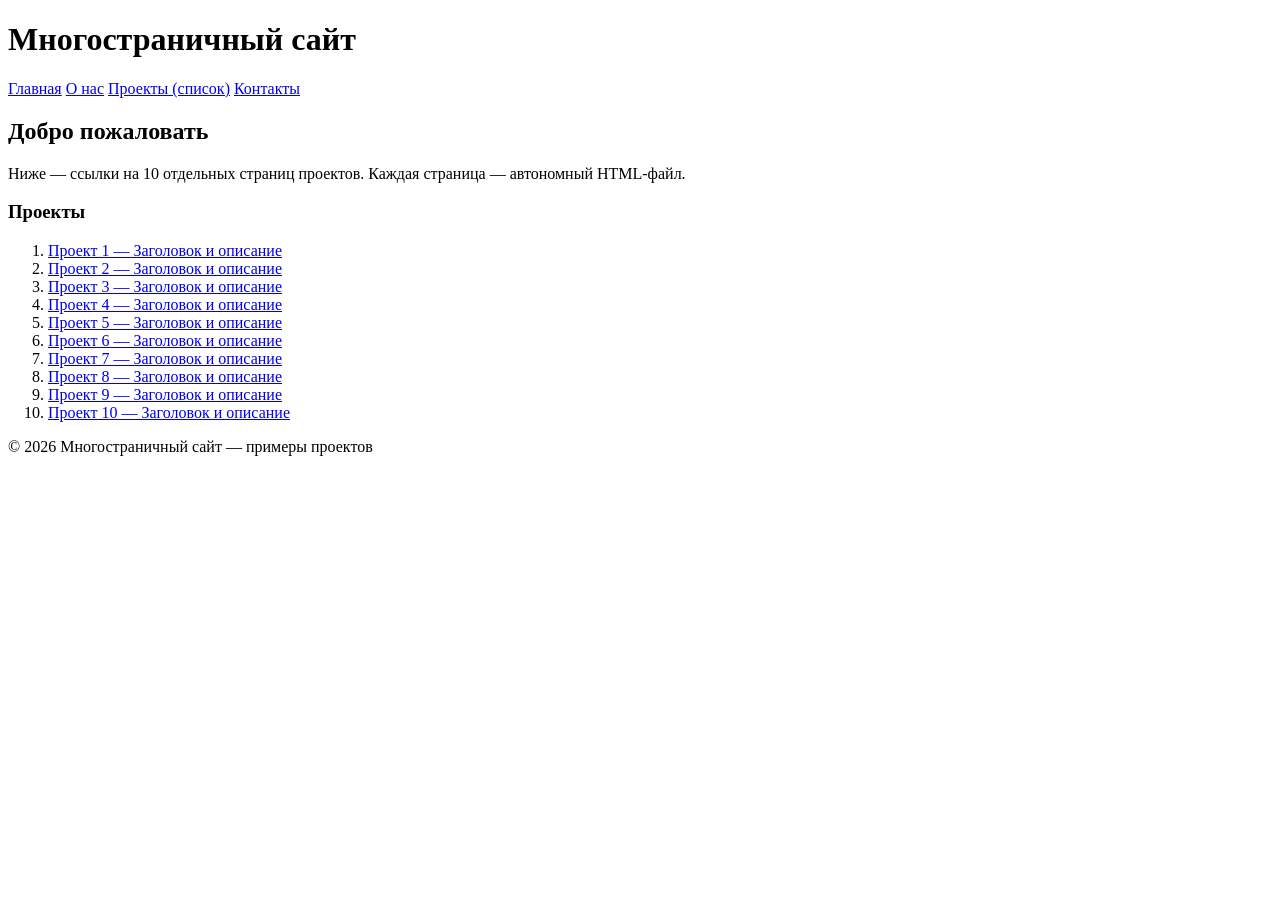
==== index.html @ 3e86f1ba "11 2" ====
<!doctype html>
<html lang="ru">
<head>
  <meta charset="utf-8" />
  <meta name="viewport" content="width=device-width,initial-scale=1" />
  <title>Главная — Многостраничный сайт</title>
  <link rel="stylesheet" href="assets/css/styles.css">
</head>
<body>
  <header class="site-header">
    <h1>Многостраничный сайт</h1>
    <nav class="main-nav" aria-label="Главная навигация">
      <a href="index.html" class="nav-link">Главная</a>
      <a href="about.html" class="nav-link">О нас</a>
      <a href="projects.html" class="nav-link">Проекты (список)</a>
      <a href="contact.html" class="nav-link">Контакты</a>
    </nav>
  </header>

  <main>
    <section>
      <h2>Добро пожаловать</h2>
      <p>Ниже — ссылки на 10 отдельных страниц проектов. Каждая страница — автономный HTML‑файл.</p>
    </section>

    <section class="cards">
      <article class="card">
        <h3>Проекты</h3>
        <ol>
          <li><a href="project1.html">Проект 1 — Заголовок и описание</a></li>
          <li><a href="project2.html">Проект 2 — Заголовок и описание</a></li>
          <li><a href="project3.html">Проект 3 — Заголовок и описание</a></li>
          <li><a href="project4.html">Проект 4 — Заголовок и описание</a></li>
          <li><a href="project5.html">Проект 5 — Заголовок и описание</a></li>
          <li><a href="project6.html">Проект 6 — Заголовок и описание</a></li>
          <li><a href="project7.html">Проект 7 — Заголовок и описание</a></li>
          <li><a href="project8.html">Проект 8 — Заголовок и описание</a></li>
          <li><a href="project9.html">Проект 9 — Заголовок и описание</a></li>
          <li><a href="project10.html">Проект 10 — Заголовок и описание</a></li>
        </ol>
      </article>
    </section>
  </main>

  <footer>
    <p>© 2026 Многостраничный сайт — примеры проектов</p>
  </footer>

  <script src="assets/js/main.js" defer></script>
</body>
</html>
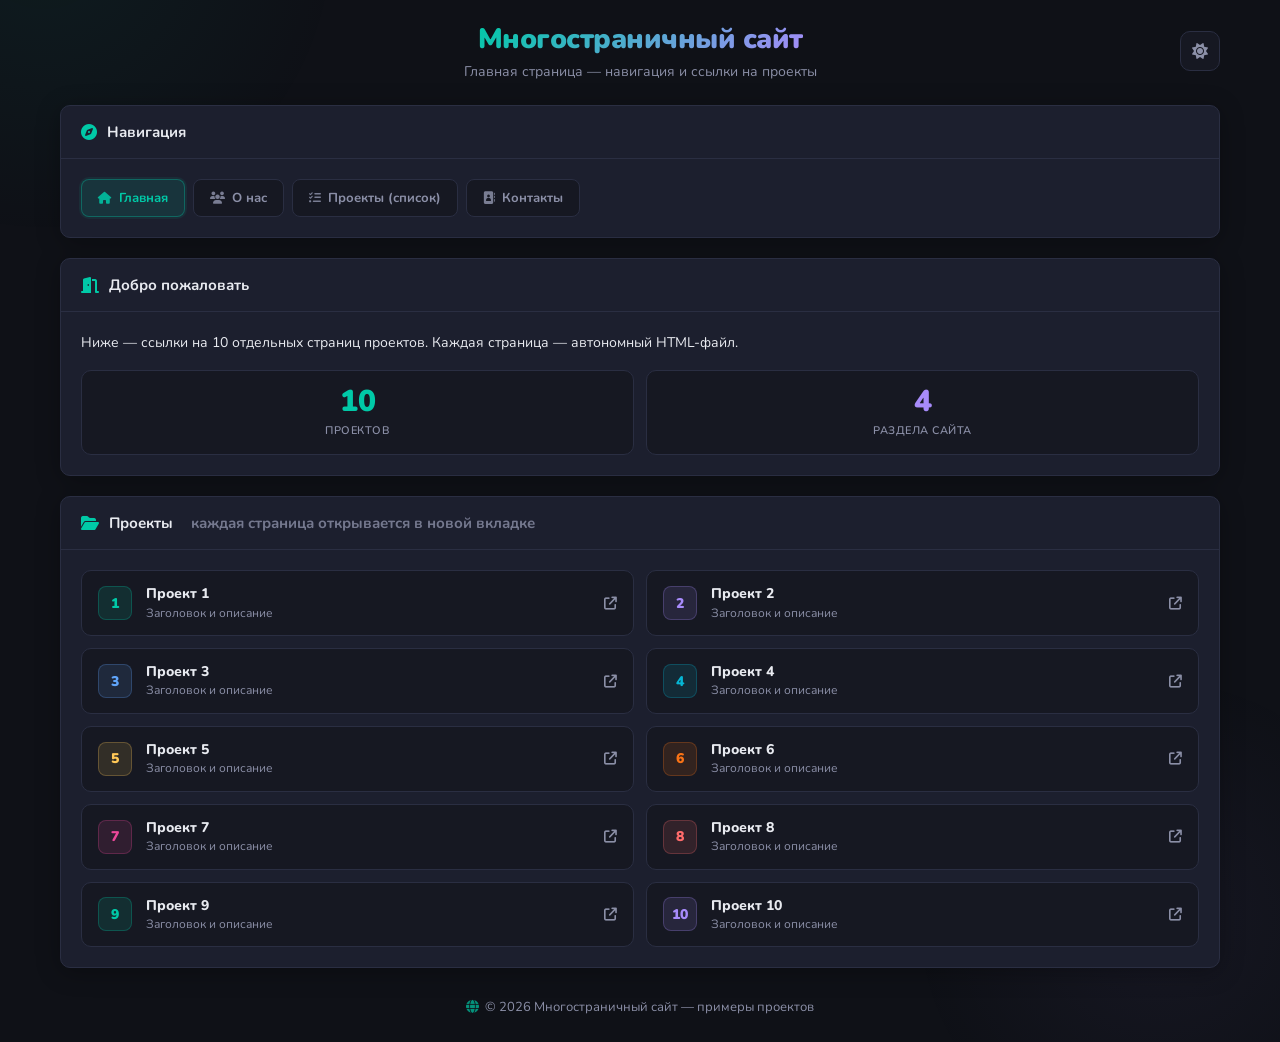
==== commit 464dec88: "Update index.html 1" ====
--- a/index.html
+++ b/index.html
@@ -1,51 +1,135 @@
-<!doctype html>
-<html lang="ru">
+<!DOCTYPE html>
+<html lang="ru" data-theme="dark">
 <head>
-  <meta charset="utf-8" />
-  <meta name="viewport" content="width=device-width,initial-scale=1" />
-  <title>Главная — Многостраничный сайт</title>
-  <link rel="stylesheet" href="assets/css/styles.css">
+<meta charset="UTF-8">
+<meta name="viewport" content="width=device-width, initial-scale=1.0">
+<link rel="icon" href="data:image/svg+xml,<svg xmlns='http://www.w3.org/2000/svg' viewBox='0 0 100 100'><text y='.9em' font-size='90'>🌐</text></svg>">
+<title>Главная — Многостраничный сайт</title>
+<link href="https://fonts.googleapis.com/css2?family=Nunito:wght@400;600;700;800;900&display=swap" rel="stylesheet">
+<link href="https://cdnjs.cloudflare.com/ajax/libs/font-awesome/6.5.0/css/all.min.css" rel="stylesheet">
+<style>
+:root{--bg:#0f1117;--bg2:#161822;--card:#1c1f2e;--card-hover:#232740;--border:#2a2e42;--fg:#e8eaf0;--fg-muted:#8b8fa7;--accent:#00c9a7;--accent-dim:rgba(0,201,167,0.12);--danger:#ff6b6b;--danger-dim:rgba(255,107,107,0.12);--warn:#ffc857;--warn-dim:rgba(255,200,87,0.12);--purple:#a78bfa;--purple-dim:rgba(167,139,250,0.12);--blue:#60a5fa;--blue-dim:rgba(96,165,250,0.12);--orange:#f97316;--orange-dim:rgba(249,115,22,0.12);--cyan:#06b6d4;--cyan-dim:rgba(6,182,212,0.12);--pink:#ec4899;--pink-dim:rgba(236,72,153,0.12);--radius:10px;--shadow:0 4px 24px rgba(0,0,0,0.3);--muted-text:#555a72;--dimmed-border:#222538;--hover-border:#3a3f58;--subtle-bg:rgba(255,255,255,0.04);--filter-bar-bg:rgba(22,24,34,0.5);--glow1:rgba(0,201,167,0.06);--glow2:rgba(167,139,250,0.05);--color-scheme:dark;}
+[data-theme="light"]{--bg:#f0f2f7;--bg2:#e4e7f0;--card:#ffffff;--card-hover:#f5f6fa;--border:#cdd1de;--fg:#1a1c2e;--fg-muted:#5d6178;--accent:#00a88a;--accent-dim:rgba(0,168,138,0.10);--danger:#e04545;--danger-dim:rgba(224,69,69,0.09);--warn:#d4a017;--warn-dim:rgba(212,160,23,0.10);--purple:#7c5fd3;--purple-dim:rgba(124,95,211,0.09);--blue:#3b82f6;--blue-dim:rgba(59,130,246,0.09);--orange:#e06010;--orange-dim:rgba(224,96,16,0.09);--cyan:#0891b2;--cyan-dim:rgba(8,145,178,0.10);--pink:#db2777;--pink-dim:rgba(219,39,119,0.09);--shadow:0 4px 24px rgba(0,0,0,0.07);--muted-text:#9ca0b5;--dimmed-border:#e0e2ec;--hover-border:#b5b9cc;--subtle-bg:rgba(0,0,0,0.03);--filter-bar-bg:rgba(228,231,240,0.7);--glow1:rgba(0,168,138,0.05);--glow2:rgba(124,95,211,0.04);--color-scheme:light;}
+*{margin:0;padding:0;box-sizing:border-box;}
+body{font-family:'Nunito',sans-serif;background:var(--bg);color:var(--fg);min-height:100vh;padding:20px;display:flex;justify-content:center;transition:background 0.35s,color 0.35s;}
+body::before{content:'';position:fixed;top:-40%;left:-20%;width:600px;height:600px;background:radial-gradient(circle,var(--glow1) 0%,transparent 70%);pointer-events:none;z-index:0;transition:background 0.35s;}
+body::after{content:'';position:fixed;bottom:-30%;right:-10%;width:500px;height:500px;background:radial-gradient(circle,var(--glow2) 0%,transparent 70%);pointer-events:none;z-index:0;transition:background 0.35s;}
+.container{width:100%;max-width:1160px;position:relative;z-index:1;}
+a{color:var(--accent);}
+a:focus-visible,button:focus-visible{outline:2px solid var(--accent);outline-offset:2px;border-radius:8px;}
+
+.header{text-align:center;margin-bottom:24px;display:flex;flex-direction:column;align-items:center;gap:4px;position:relative;}
+.header h1{font-size:28px;font-weight:900;letter-spacing:-0.5px;background:linear-gradient(135deg,var(--accent),var(--purple));-webkit-background-clip:text;-webkit-text-fill-color:transparent;background-clip:text;}
+.header p{color:var(--fg-muted);font-size:14px;}
+.theme-toggle{position:absolute;right:0;top:50%;transform:translateY(-50%);width:40px;height:40px;border-radius:10px;border:1px solid var(--border);background:var(--bg2);color:var(--fg-muted);font-size:16px;cursor:pointer;display:flex;align-items:center;justify-content:center;transition:all 0.25s;z-index:2;}
+.theme-toggle:hover{background:var(--card-hover);color:var(--accent);border-color:var(--accent);box-shadow:0 0 0 3px var(--accent-dim);}
+.theme-toggle:active{transform:translateY(-50%) scale(0.92);}
+
+.card{background:var(--card);border:1px solid var(--border);border-radius:var(--radius);box-shadow:var(--shadow);margin-bottom:20px;transition:border-color 0.3s,background 0.35s,box-shadow 0.35s;}
+.card:hover{border-color:var(--hover-border);}
+.card-header{padding:16px 20px;border-bottom:1px solid var(--border);display:flex;align-items:center;gap:10px;transition:background 0.2s,border-color 0.35s;}
+.card-header i{color:var(--accent);font-size:16px;}
+.card-header span{font-weight:700;font-size:15px;}
+.card-hint{font-size:11px;color:var(--fg-muted);font-weight:400;margin-left:8px;opacity:0.8;}
+.card-body{padding:20px;}
+
+.nav-bar{display:flex;align-items:center;gap:8px;flex-wrap:wrap;}
+.nav-link{padding:9px 16px;background:var(--bg2);color:var(--fg-muted);border:1px solid var(--border);border-radius:8px;font-size:13px;font-weight:700;font-family:'Nunito',sans-serif;text-decoration:none;cursor:pointer;transition:all 0.2s;display:inline-flex;align-items:center;gap:7px;}
+.nav-link i{font-size:12px;opacity:0.85;}
+.nav-link:hover{background:var(--card-hover);color:var(--fg);border-color:var(--hover-border);transform:translateY(-1px);}
+.nav-link.active{background:var(--accent-dim);color:var(--accent);border-color:rgba(0,201,167,0.35);box-shadow:0 0 0 2px rgba(0,201,167,0.08);}
+
+.welcome-text{color:var(--fg);font-size:14px;line-height:1.6;margin-bottom:16px;}
+.stats-row{display:grid;grid-template-columns:repeat(2,1fr);gap:12px;}
+.stat-tile{background:var(--bg2);border:1px solid var(--border);border-radius:var(--radius);padding:16px 14px;text-align:center;transition:transform 0.2s,border-color 0.3s,background 0.35s;cursor:default;position:relative;}
+.stat-tile:hover{transform:translateY(-2px);border-color:var(--hover-border);}
+.stat-tile .stat-num{font-size:30px;font-weight:900;line-height:1;margin-bottom:6px;transition:opacity 0.3s;}
+.stat-tile .stat-label{font-size:11px;color:var(--fg-muted);font-weight:600;text-transform:uppercase;letter-spacing:0.5px;transition:opacity 0.3s;}
+.stat-tile.projects .stat-num{color:var(--accent);}
+.stat-tile.sections .stat-num{color:var(--purple);}
+
+.projects-grid{display:grid;grid-template-columns:repeat(2,1fr);gap:12px;list-style:none;}
+.project-link{display:flex;align-items:center;gap:14px;background:var(--bg2);border:1px solid var(--border);border-radius:10px;padding:14px 16px;text-decoration:none;color:var(--fg);font-family:'Nunito',sans-serif;transition:all 0.2s;position:relative;overflow:hidden;}
+.project-link:hover{background:var(--card-hover);border-color:rgba(0,201,167,0.45);transform:translateY(-2px);box-shadow:0 6px 20px rgba(0,0,0,0.25);}
+.project-link:active{transform:translateY(0);}
+.project-num{display:inline-flex;align-items:center;justify-content:center;min-width:34px;height:34px;padding:0 6px;border-radius:8px;background:var(--accent-dim);color:var(--accent);font-weight:900;font-size:14px;border:1px solid rgba(0,201,167,0.25);flex-shrink:0;transition:all 0.2s;}
+.projects-grid li:nth-child(8n+2) .project-num{background:var(--purple-dim);color:var(--purple);border-color:rgba(167,139,250,0.25);}
+.projects-grid li:nth-child(8n+3) .project-num{background:var(--blue-dim);color:var(--blue);border-color:rgba(96,165,250,0.25);}
+.projects-grid li:nth-child(8n+4) .project-num{background:var(--cyan-dim);color:var(--cyan);border-color:rgba(6,182,212,0.25);}
+.projects-grid li:nth-child(8n+5) .project-num{background:var(--warn-dim);color:var(--warn);border-color:rgba(255,200,87,0.25);}
+.projects-grid li:nth-child(8n+6) .project-num{background:var(--orange-dim);color:var(--orange);border-color:rgba(249,115,22,0.25);}
+.projects-grid li:nth-child(8n+7) .project-num{background:var(--pink-dim);color:var(--pink);border-color:rgba(236,72,153,0.25);}
+.projects-grid li:nth-child(8n+8) .project-num{background:var(--danger-dim);color:var(--danger);border-color:rgba(255,107,107,0.25);}
+.project-info{flex:1;min-width:0;}
+.project-title{display:block;font-weight:800;font-size:14px;line-height:1.3;}
+.project-desc{display:block;font-size:12px;color:var(--fg-muted);margin-top:2px;line-height:1.3;}
+.project-arrow{color:var(--fg-muted);font-size:13px;flex-shrink:0;transition:all 0.2s;}
+.project-link:hover .project-arrow{color:var(--accent);transform:translate(2px,-2px);}
+
+.site-footer{text-align:center;color:var(--fg-muted);font-size:13px;padding:10px 0 6px;}
+.site-footer i{color:var(--accent);margin-right:6px;opacity:0.7;}
+
+@media(max-width:768px){.projects-grid{grid-template-columns:1fr;}.header h1{font-size:22px;}.theme-toggle{position:static;transform:none;align-self:flex-end;margin-top:4px;}.card-hint{display:none;}}
+@media(max-width:480px){body{padding:12px;}.nav-link{padding:8px 12px;font-size:12px;}.project-link{padding:12px 14px;}}
+</style>
 </head>
 <body>
-  <header class="site-header">
+<div class="container">
+  <div class="header">
     <h1>Многостраничный сайт</h1>
-    <nav class="main-nav" aria-label="Главная навигация">
-      <a href="index.html" class="nav-link">Главная</a>
-      <a href="about.html" class="nav-link">О нас</a>
-      <a href="projects.html" class="nav-link">Проекты (список)</a>
-      <a href="contact.html" class="nav-link">Контакты</a>
-    </nav>
-  </header>
+    <p>Главная страница — навигация и ссылки на проекты</p>
+    <button class="theme-toggle" id="themeToggle" onclick="toggleTheme()" title="Переключить тему" aria-label="Переключить тему"><i class="fa-solid fa-sun" id="themeIcon"></i></button>
+  </div>
 
-  <main>
-    <section>
-      <h2>Добро пожаловать</h2>
-      <p>Ниже — ссылки на 10 отдельных страниц проектов. Каждая страница — автономный HTML‑файл.</p>
-    </section>
+  <nav class="card" aria-label="Главная навигация">
+    <div class="card-header"><i class="fa-solid fa-compass"></i><span>Навигация</span></div>
+    <div class="card-body">
+      <div class="nav-bar">
+        <a href="index.html" class="nav-link active"><i class="fa-solid fa-house"></i> Главная</a>
+        <a href="about.html" class="nav-link"><i class="fa-solid fa-users"></i> О нас</a>
+        <a href="projects.html" class="nav-link"><i class="fa-solid fa-list-check"></i> Проекты (список)</a>
+        <a href="contact.html" class="nav-link"><i class="fa-solid fa-address-book"></i> Контакты</a>
+      </div>
+    </div>
+  </nav>
 
-    <section class="cards">
-      <article class="card">
-        <h3>Проекты</h3>
-        <ol>
-          <li><a href="project1.html">Проект 1 — Заголовок и описание</a></li>
-          <li><a href="project2.html">Проект 2 — Заголовок и описание</a></li>
-          <li><a href="project3.html">Проект 3 — Заголовок и описание</a></li>
-          <li><a href="project4.html">Проект 4 — Заголовок и описание</a></li>
-          <li><a href="project5.html">Проект 5 — Заголовок и описание</a></li>
-          <li><a href="project6.html">Проект 6 — Заголовок и описание</a></li>
-          <li><a href="project7.html">Проект 7 — Заголовок и описание</a></li>
-          <li><a href="project8.html">Проект 8 — Заголовок и описание</a></li>
-          <li><a href="project9.html">Проект 9 — Заголовок и описание</a></li>
-          <li><a href="project10.html">Проект 10 — Заголовок и описание</a></li>
-        </ol>
-      </article>
-    </section>
-  </main>
+  <section class="card">
+    <div class="card-header"><i class="fa-solid fa-door-open"></i><span>Добро пожаловать</span></div>
+    <div class="card-body">
+      <p class="welcome-text">Ниже — ссылки на 10 отдельных страниц проектов. Каждая страница — автономный HTML‑файл.</p>
+      <div class="stats-row">
+        <div class="stat-tile projects"><div class="stat-num">10</div><div class="stat-label">Проектов</div></div>
+        <div class="stat-tile sections"><div class="stat-num">4</div><div class="stat-label">Раздела сайта</div></div>
+      </div>
+    </div>
+  </section>
 
-  <footer>
-    <p>© 2026 Многостраничный сайт — примеры проектов</p>
-  </footer>
+  <section class="card">
+    <div class="card-header"><i class="fa-solid fa-folder-open"></i><span>Проекты</span><span class="card-hint">каждая страница открывается в новой вкладке</span></div>
+    <div class="card-body">
+      <ol class="projects-grid">
+        <li><a class="project-link" href="project1_Version2.html" target="_blank" rel="noopener noreferrer"><span class="project-num">1</span><span class="project-info"><span class="project-title">Проект 1</span><span class="project-desc">Заголовок и описание</span></span><i class="fa-solid fa-arrow-up-right-from-square project-arrow"></i></a></li>
+        <li><a class="project-link" href="project2_Version2.html" target="_blank" rel="noopener noreferrer"><span class="project-num">2</span><span class="project-info"><span class="project-title">Проект 2</span><span class="project-desc">Заголовок и описание</span></span><i class="fa-solid fa-arrow-up-right-from-square project-arrow"></i></a></li>
+        <li><a class="project-link" href="project3_Version2.html" target="_blank" rel="noopener noreferrer"><span class="project-num">3</span><span class="project-info"><span class="project-title">Проект 3</span><span class="project-desc">Заголовок и описание</span></span><i class="fa-solid fa-arrow-up-right-from-square project-arrow"></i></a></li>
+        <li><a class="project-link" href="project4_Version2.html" target="_blank" rel="noopener noreferrer"><span class="project-num">4</span><span class="project-info"><span class="project-title">Проект 4</span><span class="project-desc">Заголовок и описание</span></span><i class="fa-solid fa-arrow-up-right-from-square project-arrow"></i></a></li>
+        <li><a class="project-link" href="project5_Version2.html" target="_blank" rel="noopener noreferrer"><span class="project-num">5</span><span class="project-info"><span class="project-title">Проект 5</span><span class="project-desc">Заголовок и описание</span></span><i class="fa-solid fa-arrow-up-right-from-square project-arrow"></i></a></li>
+        <li><a class="project-link" href="project6_Version2.html" target="_blank" rel="noopener noreferrer"><span class="project-num">6</span><span class="project-info"><span class="project-title">Проект 6</span><span class="project-desc">Заголовок и описание</span></span><i class="fa-solid fa-arrow-up-right-from-square project-arrow"></i></a></li>
+        <li><a class="project-link" href="project7_Version2.html" target="_blank" rel="noopener noreferrer"><span class="project-num">7</span><span class="project-info"><span class="project-title">Проект 7</span><span class="project-desc">Заголовок и описание</span></span><i class="fa-solid fa-arrow-up-right-from-square project-arrow"></i></a></li>
+        <li><a class="project-link" href="project8_Version2.html" target="_blank" rel="noopener noreferrer"><span class="project-num">8</span><span class="project-info"><span class="project-title">Проект 8</span><span class="project-desc">Заголовок и описание</span></span><i class="fa-solid fa-arrow-up-right-from-square project-arrow"></i></a></li>
+        <li><a class="project-link" href="project9_Version2.html" target="_blank" rel="noopener noreferrer"><span class="project-num">9</span><span class="project-info"><span class="project-title">Проект 9</span><span class="project-desc">Заголовок и описание</span></span><i class="fa-solid fa-arrow-up-right-from-square project-arrow"></i></a></li>
+        <li><a class="project-link" href="project10_Version2.html" target="_blank" rel="noopener noreferrer"><span class="project-num">10</span><span class="project-info"><span class="project-title">Проект 10</span><span class="project-desc">Заголовок и описание</span></span><i class="fa-solid fa-arrow-up-right-from-square project-arrow"></i></a></li>
+      </ol>
+    </div>
+  </section>
 
-  <script src="assets/js/main.js" defer></script>
+  <footer class="site-footer"><i class="fa-solid fa-globe"></i>© 2026 Многостраничный сайт — примеры проектов</footer>
+</div>
+
+<script>
+var THEME_KEY='multipageSiteTheme';
+function toggleTheme(){var h=document.documentElement,d=h.getAttribute('data-theme')==='dark',t=d?'light':'dark';h.setAttribute('data-theme',t);document.getElementById('themeIcon').className=d?'fa-solid fa-moon':'fa-solid fa-sun';try{localStorage.setItem(THEME_KEY,t);}catch(e){}}
+(function(){try{var s=localStorage.getItem(THEME_KEY);if(s==='light'||s==='dark'){document.documentElement.setAttribute('data-theme',s);document.getElementById('themeIcon').className=s==='dark'?'fa-solid fa-sun':'fa-solid fa-moon';}}catch(e){}})();
+</script>
+<script src="assets/js/main.js" defer></script>
 </body>
-</html>+</html>
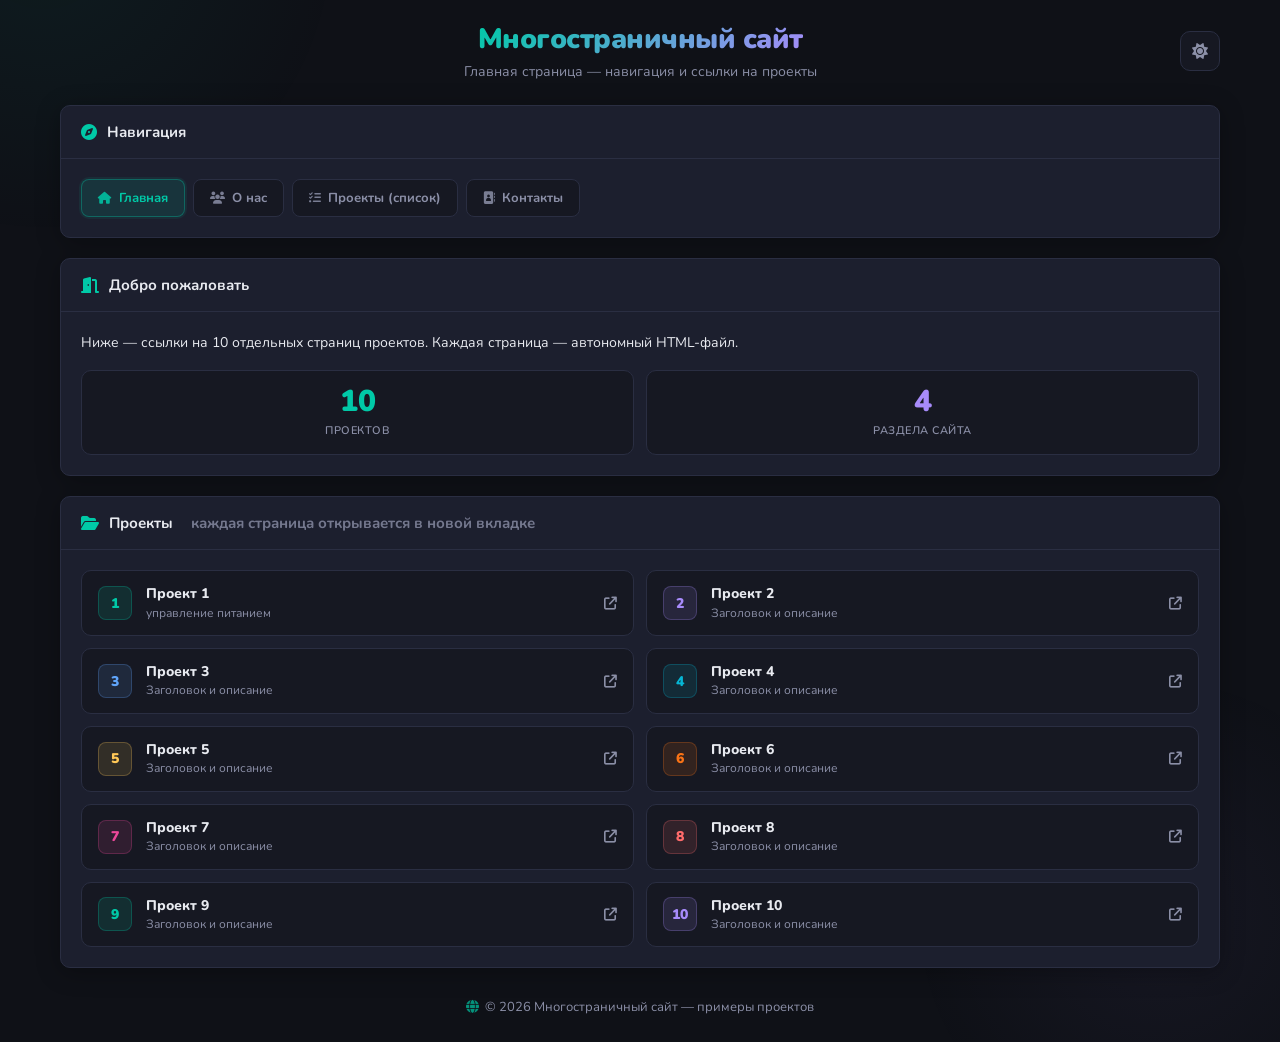
==== commit 56850119: "Update index2.html 2" ====
--- a/index.html
+++ b/index.html
@@ -108,7 +108,7 @@
     <div class="card-header"><i class="fa-solid fa-folder-open"></i><span>Проекты</span><span class="card-hint">каждая страница открывается в новой вкладке</span></div>
     <div class="card-body">
       <ol class="projects-grid">
-        <li><a class="project-link" href="project1_Version2.html" target="_blank" rel="noopener noreferrer"><span class="project-num">1</span><span class="project-info"><span class="project-title">Проект 1</span><span class="project-desc">Заголовок и описание</span></span><i class="fa-solid fa-arrow-up-right-from-square project-arrow"></i></a></li>
+        <li><a class="project-link" href="project1_Version2.html" target="_blank" rel="noopener noreferrer"><span class="project-num">1</span><span class="project-info"><span class="project-title">Проект 1</span><span class="project-desc">управление питанием</span></span><i class="fa-solid fa-arrow-up-right-from-square project-arrow"></i></a></li>
         <li><a class="project-link" href="project2_Version2.html" target="_blank" rel="noopener noreferrer"><span class="project-num">2</span><span class="project-info"><span class="project-title">Проект 2</span><span class="project-desc">Заголовок и описание</span></span><i class="fa-solid fa-arrow-up-right-from-square project-arrow"></i></a></li>
         <li><a class="project-link" href="project3_Version2.html" target="_blank" rel="noopener noreferrer"><span class="project-num">3</span><span class="project-info"><span class="project-title">Проект 3</span><span class="project-desc">Заголовок и описание</span></span><i class="fa-solid fa-arrow-up-right-from-square project-arrow"></i></a></li>
         <li><a class="project-link" href="project4_Version2.html" target="_blank" rel="noopener noreferrer"><span class="project-num">4</span><span class="project-info"><span class="project-title">Проект 4</span><span class="project-desc">Заголовок и описание</span></span><i class="fa-solid fa-arrow-up-right-from-square project-arrow"></i></a></li>
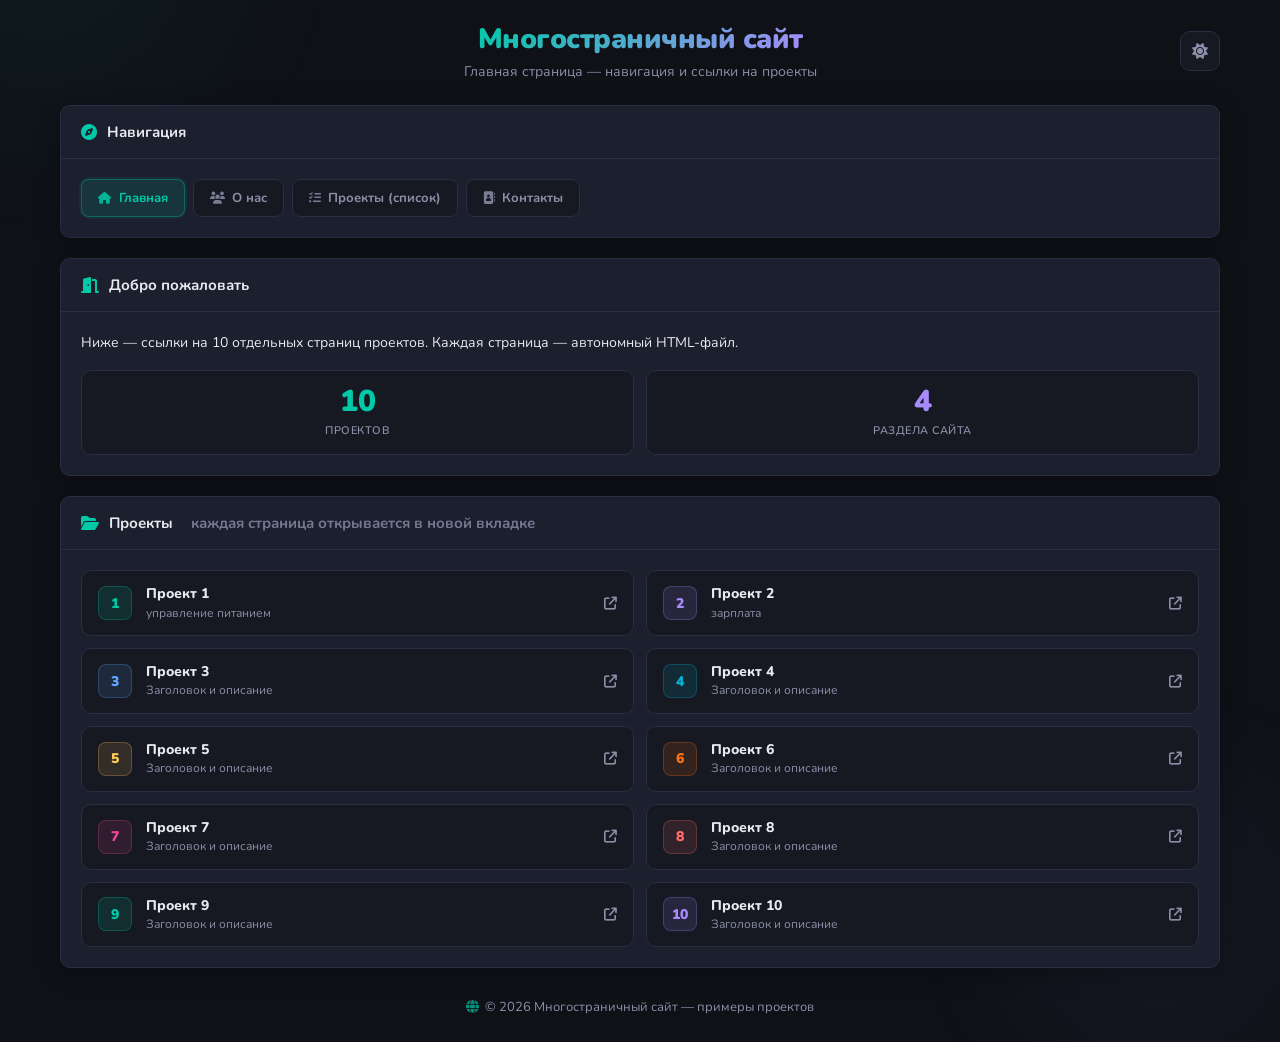
==== commit 60f1a41f: "Update index3.html 3" ====
--- a/index.html
+++ b/index.html
@@ -109,7 +109,7 @@
     <div class="card-body">
       <ol class="projects-grid">
         <li><a class="project-link" href="project1_Version2.html" target="_blank" rel="noopener noreferrer"><span class="project-num">1</span><span class="project-info"><span class="project-title">Проект 1</span><span class="project-desc">управление питанием</span></span><i class="fa-solid fa-arrow-up-right-from-square project-arrow"></i></a></li>
-        <li><a class="project-link" href="project2_Version2.html" target="_blank" rel="noopener noreferrer"><span class="project-num">2</span><span class="project-info"><span class="project-title">Проект 2</span><span class="project-desc">Заголовок и описание</span></span><i class="fa-solid fa-arrow-up-right-from-square project-arrow"></i></a></li>
+        <li><a class="project-link" href="project2_Version2.html" target="_blank" rel="noopener noreferrer"><span class="project-num">2</span><span class="project-info"><span class="project-title">Проект 2</span><span class="project-desc">зарплата</span></span><i class="fa-solid fa-arrow-up-right-from-square project-arrow"></i></a></li>
         <li><a class="project-link" href="project3_Version2.html" target="_blank" rel="noopener noreferrer"><span class="project-num">3</span><span class="project-info"><span class="project-title">Проект 3</span><span class="project-desc">Заголовок и описание</span></span><i class="fa-solid fa-arrow-up-right-from-square project-arrow"></i></a></li>
         <li><a class="project-link" href="project4_Version2.html" target="_blank" rel="noopener noreferrer"><span class="project-num">4</span><span class="project-info"><span class="project-title">Проект 4</span><span class="project-desc">Заголовок и описание</span></span><i class="fa-solid fa-arrow-up-right-from-square project-arrow"></i></a></li>
         <li><a class="project-link" href="project5_Version2.html" target="_blank" rel="noopener noreferrer"><span class="project-num">5</span><span class="project-info"><span class="project-title">Проект 5</span><span class="project-desc">Заголовок и описание</span></span><i class="fa-solid fa-arrow-up-right-from-square project-arrow"></i></a></li>
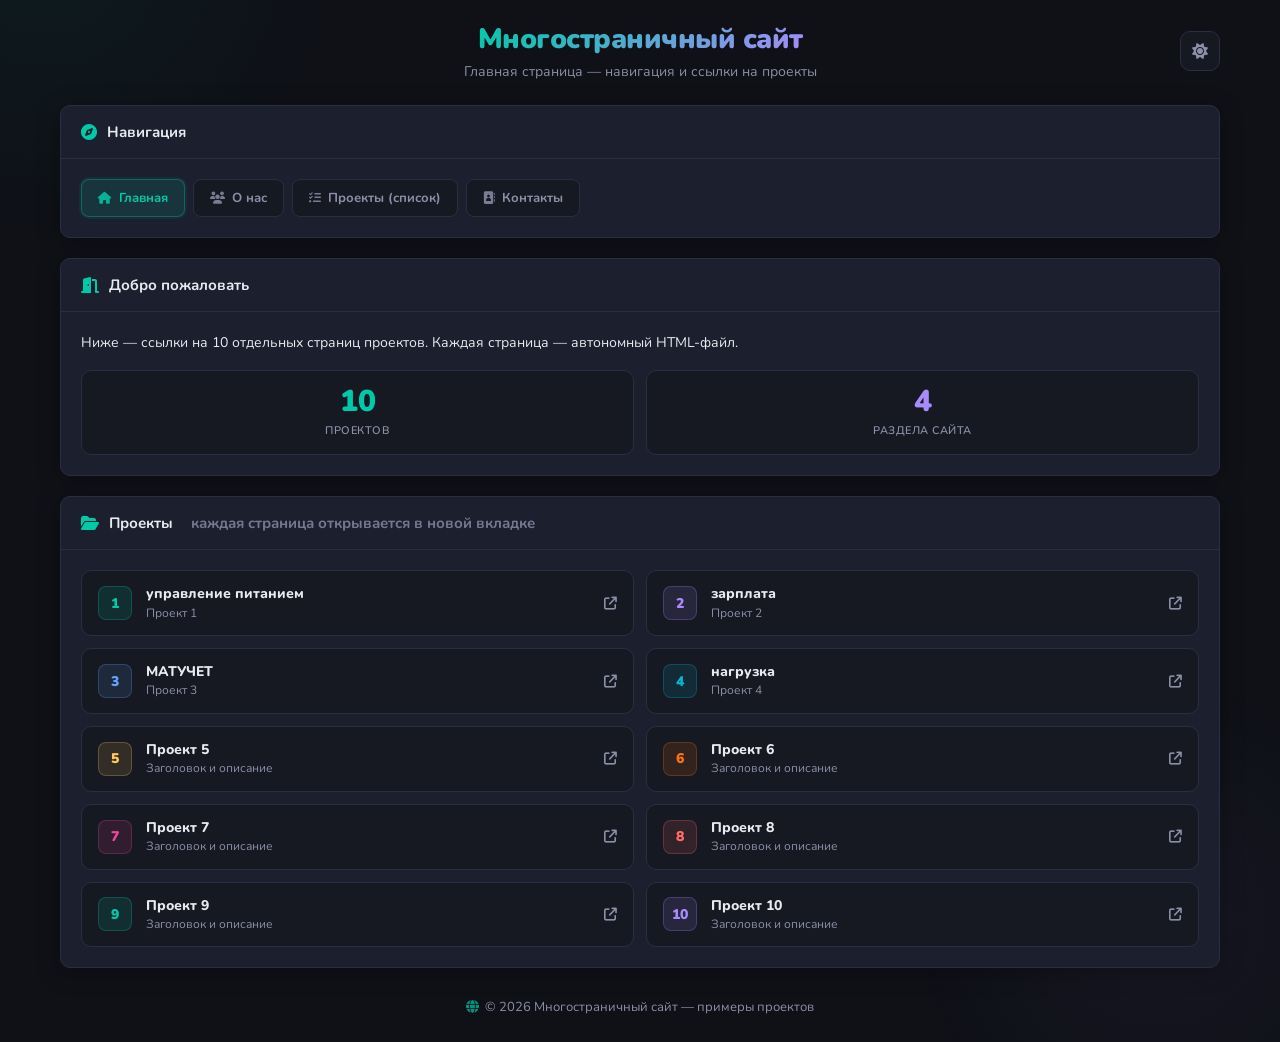
==== commit 68fe84fb: "Update index2.html уу" ====
--- a/index.html
+++ b/index.html
@@ -108,10 +108,10 @@
     <div class="card-header"><i class="fa-solid fa-folder-open"></i><span>Проекты</span><span class="card-hint">каждая страница открывается в новой вкладке</span></div>
     <div class="card-body">
       <ol class="projects-grid">
-        <li><a class="project-link" href="project1_Version2.html" target="_blank" rel="noopener noreferrer"><span class="project-num">1</span><span class="project-info"><span class="project-title">Проект 1</span><span class="project-desc">управление питанием</span></span><i class="fa-solid fa-arrow-up-right-from-square project-arrow"></i></a></li>
-        <li><a class="project-link" href="project2_Version2.html" target="_blank" rel="noopener noreferrer"><span class="project-num">2</span><span class="project-info"><span class="project-title">Проект 2</span><span class="project-desc">зарплата</span></span><i class="fa-solid fa-arrow-up-right-from-square project-arrow"></i></a></li>
-        <li><a class="project-link" href="project3_Version2.html" target="_blank" rel="noopener noreferrer"><span class="project-num">3</span><span class="project-info"><span class="project-title">Проект 3</span><span class="project-desc">Заголовок и описание</span></span><i class="fa-solid fa-arrow-up-right-from-square project-arrow"></i></a></li>
-        <li><a class="project-link" href="project4_Version2.html" target="_blank" rel="noopener noreferrer"><span class="project-num">4</span><span class="project-info"><span class="project-title">Проект 4</span><span class="project-desc">Заголовок и описание</span></span><i class="fa-solid fa-arrow-up-right-from-square project-arrow"></i></a></li>
+        <li><a class="project-link" href="project1_Version2.html" target="_blank" rel="noopener noreferrer"><span class="project-num">1</span><span class="project-info"><span class="project-title">управление питанием</span><span class="project-desc">Проект 1</span></span><i class="fa-solid fa-arrow-up-right-from-square project-arrow"></i></a></li>
+        <li><a class="project-link" href="project2_Version2.html" target="_blank" rel="noopener noreferrer"><span class="project-num">2</span><span class="project-info"><span class="project-title">зарплата</span><span class="project-desc">Проект 2</span></span><i class="fa-solid fa-arrow-up-right-from-square project-arrow"></i></a></li>
+        <li><a class="project-link" href="project3_Version2.html" target="_blank" rel="noopener noreferrer"><span class="project-num">3</span><span class="project-info"><span class="project-title">МАТУЧЕТ</span><span class="project-desc">Проект 3</span></span><i class="fa-solid fa-arrow-up-right-from-square project-arrow"></i></a></li>
+        <li><a class="project-link" href="project4_Version2.html" target="_blank" rel="noopener noreferrer"><span class="project-num">4</span><span class="project-info"><span class="project-title">нагрузка</span><span class="project-desc">Проект 4</span></span><i class="fa-solid fa-arrow-up-right-from-square project-arrow"></i></a></li>
         <li><a class="project-link" href="project5_Version2.html" target="_blank" rel="noopener noreferrer"><span class="project-num">5</span><span class="project-info"><span class="project-title">Проект 5</span><span class="project-desc">Заголовок и описание</span></span><i class="fa-solid fa-arrow-up-right-from-square project-arrow"></i></a></li>
         <li><a class="project-link" href="project6_Version2.html" target="_blank" rel="noopener noreferrer"><span class="project-num">6</span><span class="project-info"><span class="project-title">Проект 6</span><span class="project-desc">Заголовок и описание</span></span><i class="fa-solid fa-arrow-up-right-from-square project-arrow"></i></a></li>
         <li><a class="project-link" href="project7_Version2.html" target="_blank" rel="noopener noreferrer"><span class="project-num">7</span><span class="project-info"><span class="project-title">Проект 7</span><span class="project-desc">Заголовок и описание</span></span><i class="fa-solid fa-arrow-up-right-from-square project-arrow"></i></a></li>
